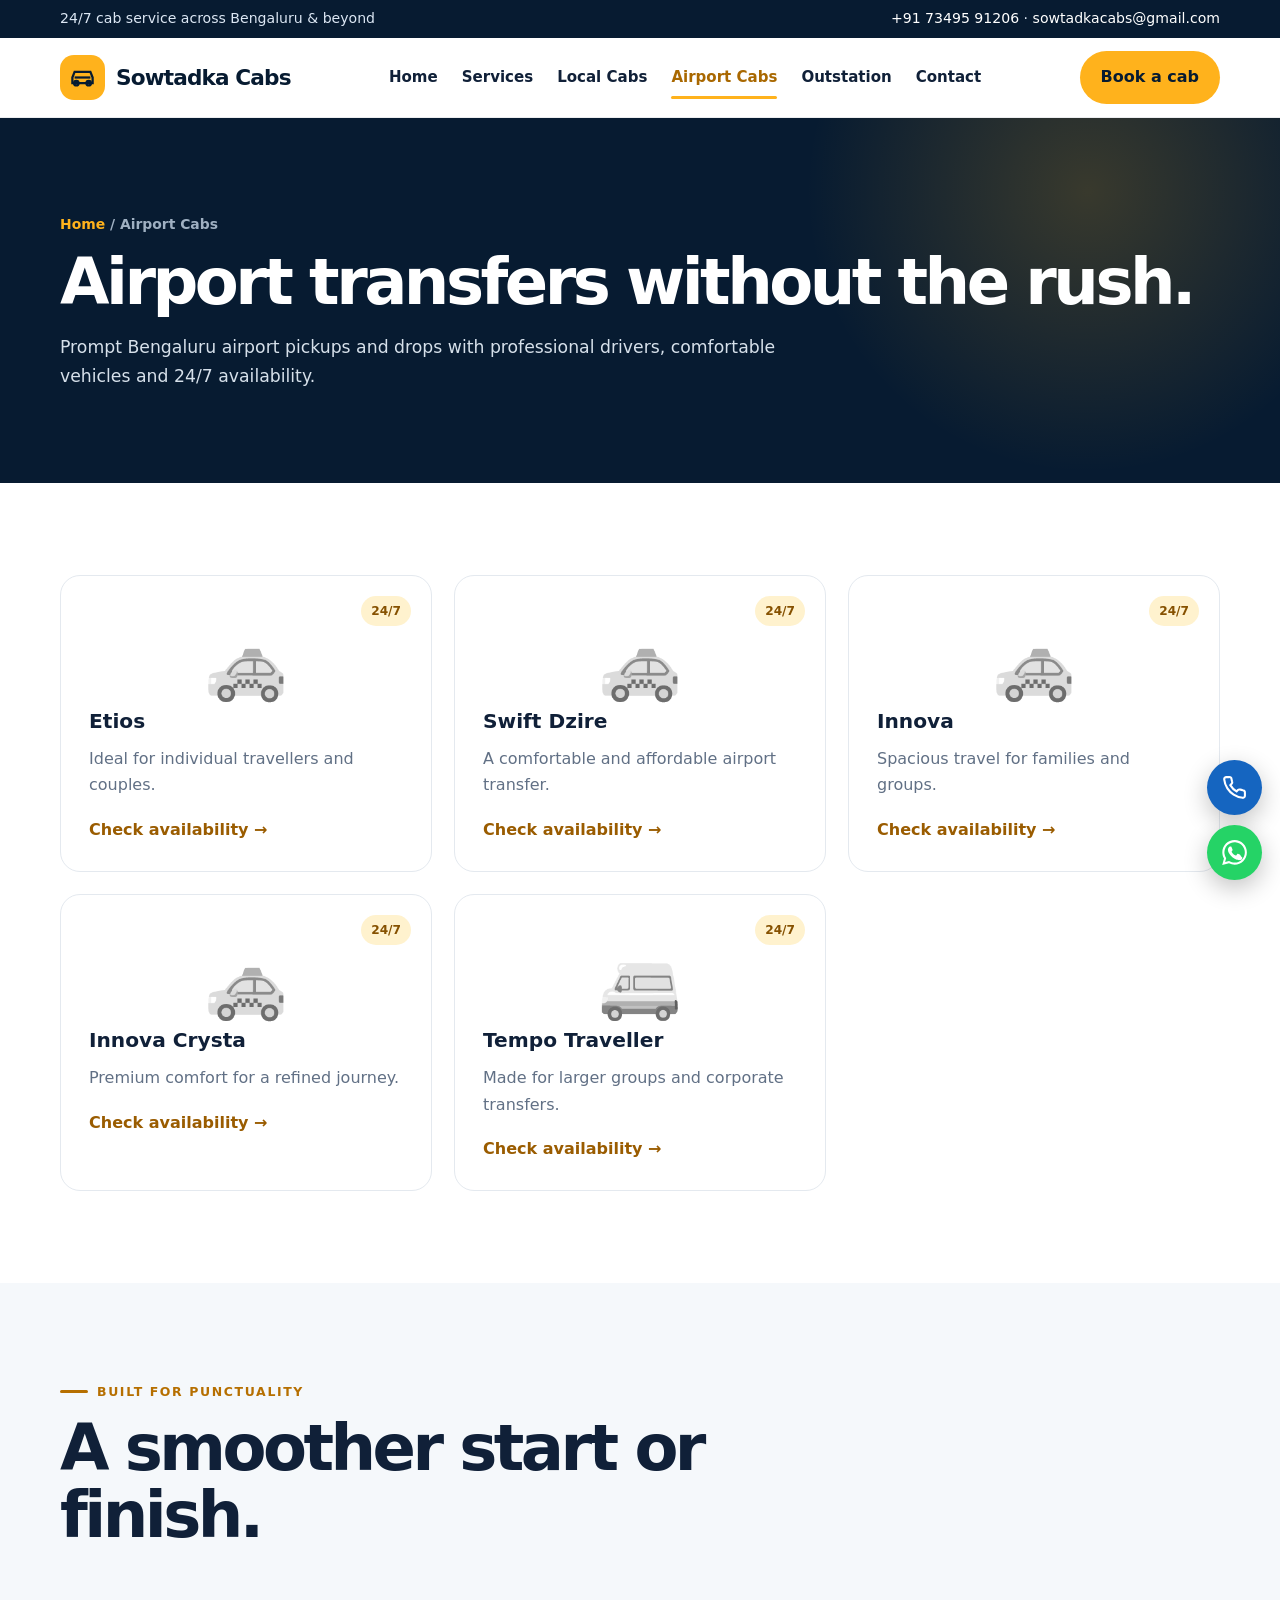
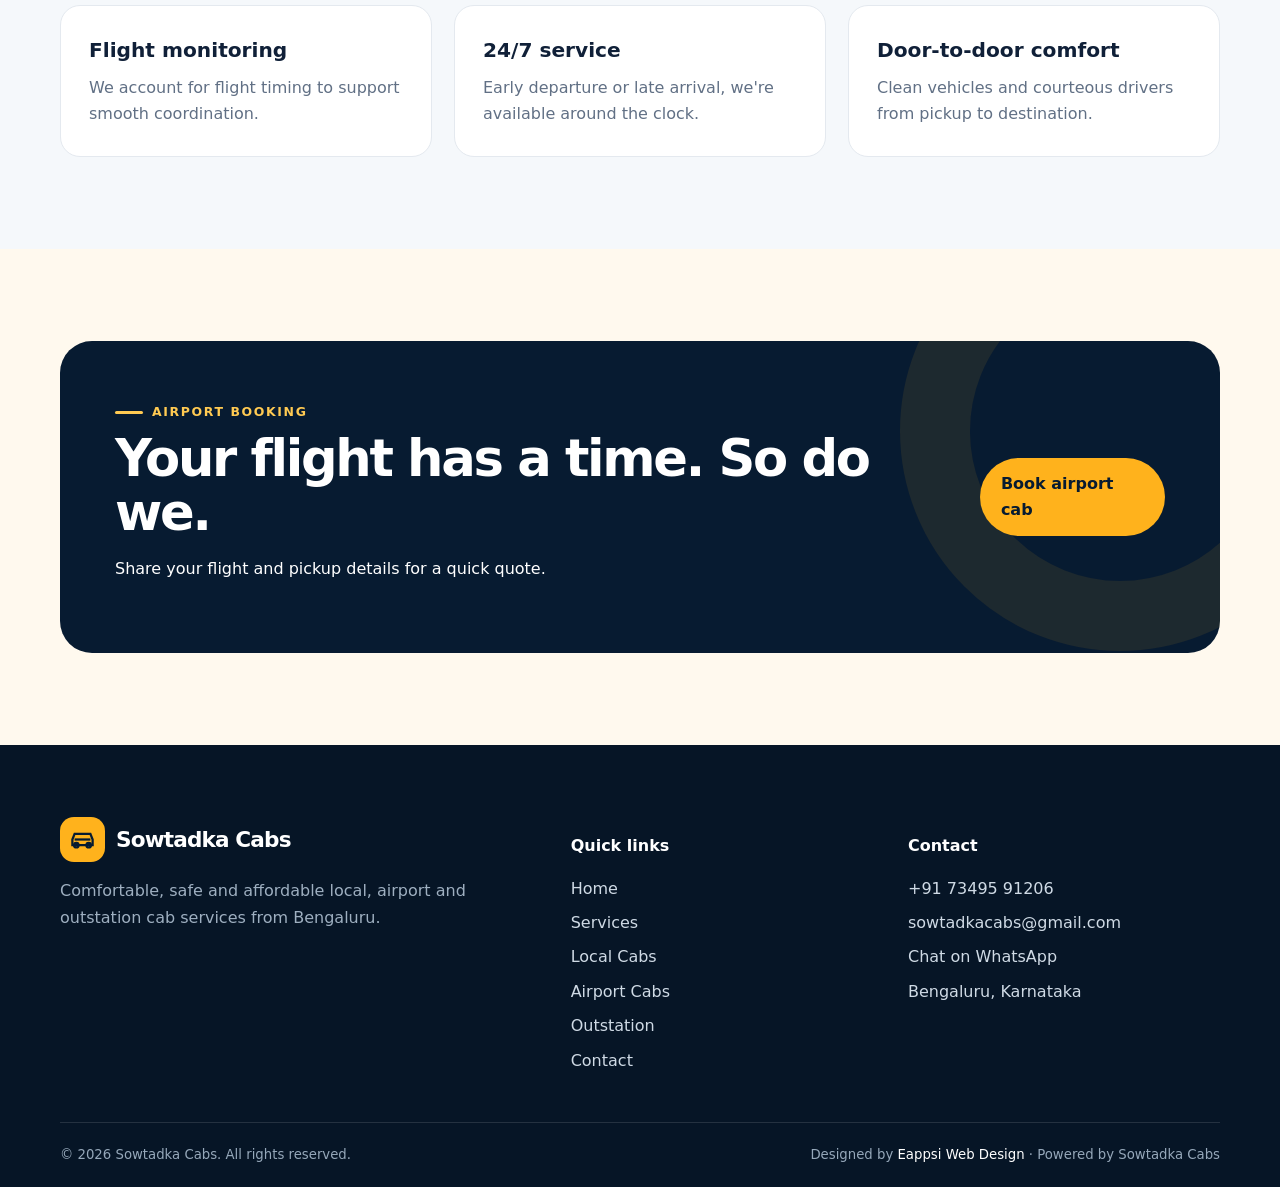
==== airport-cabs.html @ 0ed4c295 "first commit" ====
<!doctype html><html lang="en"><head><meta charset="utf-8"><meta name="viewport" content="width=device-width,initial-scale=1"><title>Bangalore Airport Taxi | Sowtadka Cabs</title><meta name="description" content="Book 24/7 Bangalore airport pickup and drop cabs with Sowtadka Cabs. Timely transfers, flight monitoring, clean vehicles and professional drivers."><link rel="stylesheet" href="assets/style.css"></head><body><header data-header></header><main><section class="page-hero"><div class="container"><div class="breadcrumbs"><a href="index.html">Home</a> / Airport Cabs</div><h1>Airport transfers without the rush.</h1><p>Prompt Bengaluru airport pickups and drops with professional drivers, comfortable vehicles and 24/7 availability.</p></div></section><section class="section"><div class="container"><div class="grid grid-3 reveal" id="vehicles"></div></div></section><section class="section section-soft"><div class="container"><div class="section-head"><div><span class="eyebrow">Built for punctuality</span><h2>A smoother start or finish.</h2></div></div><div class="grid grid-3"><article class="card"><h3>Flight monitoring</h3><p>We account for flight timing to support smooth coordination.</p></article><article class="card"><h3>24/7 service</h3><p>Early departure or late arrival, we're available around the clock.</p></article><article class="card"><h3>Door-to-door comfort</h3><p>Clean vehicles and courteous drivers from pickup to destination.</p></article></div></div></section><section class="section section-cream"><div class="container"><div class="dark-cta"><div><span class="eyebrow">Airport booking</span><h2>Your flight has a time. So do we.</h2><p>Share your flight and pickup details for a quick quote.</p></div><a class="btn" href="contact.html#booking">Book airport cab</a></div></div></section></main><div data-footer></div><script src="assets/app.js"></script><script>const v=[['Etios','Ideal for individual travellers and couples.'],['Swift Dzire','A comfortable and affordable airport transfer.'],['Innova','Spacious travel for families and groups.'],['Innova Crysta','Premium comfort for a refined journey.'],['Tempo Traveller','Made for larger groups and corporate transfers.']];document.querySelector('#vehicles').innerHTML=v.map(([n,d],i)=>`<article class="card vehicle-card"><span class="vehicle-tag">24/7</span><div class="vehicle-art">${i===4?'🚐':'🚕'}</div><h3>${n}</h3><p>${d}</p><a class="text-link" href="contact.html#booking">Check availability →</a></article>`).join('')</script></body></html>
---- assets/style.css ----
:root{--ink:#102038;--muted:#617085;--navy:#071b31;--blue:#0c3158;--amber:#ffb21c;--amber2:#ffca52;--cream:#fff9ee;--line:#e4e9ef;--white:#fff;--green:#1faa59;--shadow:0 16px 45px rgba(7,27,49,.12);--radius:20px}*{box-sizing:border-box}html{scroll-behavior:smooth}body{margin:0;font-family:Inter,ui-sans-serif,system-ui,-apple-system,BlinkMacSystemFont,"Segoe UI",sans-serif;color:var(--ink);line-height:1.65;background:#fff}img{max-width:100%;display:block}a{color:inherit;text-decoration:none}button,input,select,textarea{font:inherit}.container{width:min(1160px,calc(100% - 40px));margin:auto}.topbar{background:var(--navy);color:#dce7f4;font-size:.88rem}.topbar .container{display:flex;justify-content:space-between;align-items:center;min-height:38px}.topbar a{color:#fff}.navbar{position:sticky;top:0;z-index:50;background:rgba(255,255,255,.96);backdrop-filter:blur(16px);border-bottom:1px solid rgba(16,32,56,.08)}.nav-inner{min-height:78px;display:flex;align-items:center;justify-content:space-between;gap:28px}.brand{display:flex;align-items:center;gap:11px;font-weight:900;font-size:1.35rem;letter-spacing:-.04em;color:var(--navy)}.brand-mark{width:45px;height:45px;border-radius:14px;background:var(--amber);display:grid;place-items:center;color:var(--navy)}.brand-mark svg{width:27px}.nav-links{display:flex;align-items:center;gap:24px;font-weight:700;font-size:.94rem}.nav-links a{padding:27px 0;position:relative}.nav-links a:hover,.nav-links a.active{color:#a96800}.nav-links a.active:after{content:"";position:absolute;left:0;right:0;bottom:18px;height:3px;border-radius:3px;background:var(--amber)}.btn,.btn:visited{display:inline-flex;align-items:center;justify-content:center;gap:9px;border:0;border-radius:999px;padding:13px 21px;font-weight:800;cursor:pointer;transition:.2s;background:var(--amber);color:var(--navy)}.btn:hover{transform:translateY(-2px);box-shadow:0 8px 20px rgba(255,178,28,.28)}.btn-dark{background:var(--navy);color:#fff}.btn-outline{background:transparent;border:1.5px solid rgba(255,255,255,.58);color:#fff}.menu-btn{display:none;background:none;border:0;padding:8px;color:var(--navy)}.hero{min-height:680px;display:grid;align-items:center;background:linear-gradient(90deg,rgba(4,17,30,.94) 0%,rgba(4,17,30,.8) 36%,rgba(4,17,30,.15) 70%),url('images/bangalore-taxi-hero.jpg') center/cover;color:#fff;position:relative}.hero-content{max-width:650px;padding:90px 0}.eyebrow{display:inline-flex;align-items:center;gap:9px;text-transform:uppercase;letter-spacing:.13em;font-weight:850;font-size:.78rem;color:#b66f00}.hero .eyebrow,.dark-cta .eyebrow{color:var(--amber2)}.eyebrow:before{content:"";width:28px;height:3px;background:currentColor;border-radius:3px}.hero h1{font-size:clamp(3.1rem,7vw,6rem);line-height:.95;letter-spacing:-.065em;margin:20px 0}.hero p{font-size:1.12rem;color:#e2e9f1;max-width:590px}.hero-actions,.actions{display:flex;flex-wrap:wrap;gap:12px;margin-top:30px}.trust-row{display:flex;gap:25px;flex-wrap:wrap;margin-top:42px;color:#f1f5f8;font-weight:700;font-size:.9rem}.trust-row span:before{content:"✓";color:var(--amber);margin-right:8px}.section{padding:92px 0}.section-soft{background:#f5f8fb}.section-cream{background:var(--cream)}.section-head{display:flex;justify-content:space-between;align-items:end;gap:30px;margin-bottom:42px}.section-head>div{max-width:680px}.section-head h2,.page-hero h1{font-size:clamp(2.2rem,5vw,4rem);letter-spacing:-.055em;line-height:1.05;margin:13px 0}.section-head p{color:var(--muted);margin:0}.grid{display:grid;gap:22px}.grid-3{grid-template-columns:repeat(3,1fr)}.grid-4{grid-template-columns:repeat(4,1fr)}.card{background:#fff;border:1px solid var(--line);border-radius:var(--radius);padding:28px;transition:.2s}.card:hover{transform:translateY(-5px);box-shadow:var(--shadow);border-color:transparent}.icon{width:52px;height:52px;border-radius:15px;background:#fff3d5;color:#ad6900;display:grid;place-items:center;font-size:1.5rem;margin-bottom:18px}.card h3{margin:0 0 8px;font-size:1.26rem}.card p{color:var(--muted);margin:0}.text-link{display:inline-flex;margin-top:18px;color:#9a5c00;font-weight:800}.destination{min-height:260px;display:flex;flex-direction:column;justify-content:end;color:#fff;position:relative;overflow:hidden;background:linear-gradient(155deg,#0d355c,#071b31);border:0}.destination:before{content:"";position:absolute;width:170px;height:170px;border-radius:50%;right:-45px;top:-50px;background:rgba(255,178,28,.22)}.destination>*{position:relative}.destination .place-no{color:var(--amber);font-size:.8rem;font-weight:900;letter-spacing:.12em}.destination p{color:#d9e2ec}.dark-cta{background:var(--navy);color:#fff;border-radius:32px;padding:55px;display:flex;align-items:center;justify-content:space-between;gap:40px;overflow:hidden;position:relative}.dark-cta:after{content:"";position:absolute;width:300px;height:300px;border:70px solid rgba(255,178,28,.09);border-radius:50%;right:-120px;top:-130px}.dark-cta>div,.dark-cta>a{position:relative;z-index:1}.dark-cta h2{font-size:clamp(2rem,4vw,3.4rem);line-height:1.05;letter-spacing:-.045em;margin:10px 0}.page-hero{padding:95px 0 75px;background:radial-gradient(circle at 85% 20%,rgba(255,178,28,.2),transparent 25%),var(--navy);color:#fff}.page-hero p{max-width:720px;color:#d6e0ea;font-size:1.08rem}.breadcrumbs{color:#9fb0c2;font-size:.87rem;font-weight:700}.breadcrumbs a{color:var(--amber)}.service-wide{display:grid;grid-template-columns:90px 1fr auto;align-items:center;gap:25px}.service-wide .icon{margin:0;width:72px;height:72px;font-size:2rem}.feature-list{list-style:none;padding:0;margin:18px 0 0;display:flex;gap:8px;flex-wrap:wrap}.feature-list li{font-size:.82rem;background:#eef3f8;border-radius:999px;padding:6px 11px;font-weight:700;color:#43536a}.vehicle-card{position:relative;padding-top:34px}.vehicle-tag{position:absolute;right:20px;top:20px;background:#fff2ce;color:#865100;padding:5px 10px;border-radius:999px;font-size:.76rem;font-weight:900}.vehicle-art{height:95px;display:grid;place-items:center;font-size:4.2rem;filter:grayscale(1);opacity:.78}.specs{list-style:none;padding:0;margin:18px 0 0;border-top:1px solid var(--line)}.specs li{display:flex;gap:8px;padding:9px 0;border-bottom:1px solid var(--line);font-size:.9rem;color:var(--muted)}.specs li:before{content:"✓";color:#14904a;font-weight:900}.contact-grid{display:grid;grid-template-columns:.85fr 1.15fr;gap:28px}.contact-panel{background:var(--navy);color:#fff;border-radius:var(--radius);padding:38px}.contact-panel p{color:#bdcbd9}.contact-item{display:flex;gap:14px;margin-top:26px}.contact-item b{display:block}.contact-item span{color:#bdcbd9}.booking-form{padding:38px;box-shadow:var(--shadow)}.form-grid{display:grid;grid-template-columns:1fr 1fr;gap:18px}.field{display:flex;flex-direction:column;gap:7px}.field-full{grid-column:1/-1}.field label{font-weight:800;font-size:.87rem}.field input,.field select,.field textarea{width:100%;border:1px solid #ccd6e0;border-radius:12px;padding:13px 14px;color:var(--ink);background:#fff}.field input:focus,.field select:focus,.field textarea:focus{outline:3px solid rgba(255,178,28,.24);border-color:#d98b00}.field textarea{min-height:105px;resize:vertical}.form-note{font-size:.82rem;color:var(--muted);margin:12px 0 0}.form-status{font-size:.86rem;font-weight:700;color:#16824a;min-height:20px}.site-footer{background:#061526;color:#cfdae5;padding:72px 0 0}.footer-grid{display:grid;grid-template-columns:1.3fr .8fr .9fr;gap:60px}.site-footer .brand{color:#fff}.site-footer h3{color:#fff;font-size:1rem}.site-footer p{color:#9eafc0}.footer-links{display:grid;gap:8px}.footer-links a:hover{color:var(--amber)}.footer-bottom{border-top:1px solid rgba(255,255,255,.12);margin-top:48px;padding:21px 0;display:flex;justify-content:space-between;gap:20px;font-size:.83rem;color:#96a8ba}.footer-bottom a{color:#fff}.floating{position:fixed;right:18px;bottom:20px;z-index:60;display:grid;gap:10px}.float-btn{width:55px;height:55px;border-radius:50%;display:grid;place-items:center;color:#fff;box-shadow:0 8px 25px rgba(0,0,0,.24);transition:.2s}.float-btn:hover{transform:scale(1.08)}.float-call{background:#1565c0}.float-wa{background:#25d366}.float-btn svg{width:25px}.mobile-contact{display:none}.reveal{opacity:0;transform:translateY(20px);transition:.6s}.reveal.visible{opacity:1;transform:none}
@media(max-width:900px){.topbar{display:none}.nav-inner{min-height:68px}.menu-btn{display:block}.nav-links{display:none;position:absolute;left:0;right:0;top:68px;background:#fff;padding:15px 20px 25px;box-shadow:0 18px 30px rgba(7,27,49,.12);flex-direction:column;align-items:stretch;gap:0}.nav-links.open{display:flex}.nav-links a{padding:12px 0}.nav-links a.active:after{display:none}.nav-cta{display:none}.grid-3,.grid-4{grid-template-columns:repeat(2,1fr)}.contact-grid{grid-template-columns:1fr}.service-wide{grid-template-columns:70px 1fr}.service-wide>.btn{grid-column:2}.footer-grid{grid-template-columns:1fr 1fr}.footer-grid>div:first-child{grid-column:1/-1}}
@media(max-width:620px){.container{width:min(100% - 28px,1160px)}.hero{min-height:650px;background:linear-gradient(90deg,rgba(4,17,30,.92),rgba(4,17,30,.62)),url('images/bangalore-taxi-hero.jpg') 62% center/cover}.hero-content{padding:75px 0 100px}.hero h1{font-size:3.55rem}.hero p{font-size:1rem}.hero-actions .btn{flex:1}.trust-row{gap:10px 18px}.section{padding:68px 0}.section-head{display:block}.section-head>.btn{margin-top:20px}.grid-3,.grid-4{grid-template-columns:1fr}.dark-cta{padding:38px 26px;display:block}.dark-cta>a{margin-top:20px}.page-hero{padding:70px 0 55px}.service-wide{grid-template-columns:1fr}.service-wide>.btn{grid-column:auto}.form-grid{grid-template-columns:1fr}.field-full{grid-column:auto}.booking-form,.contact-panel{padding:26px}.footer-grid{grid-template-columns:1fr;gap:32px}.footer-grid>div:first-child{grid-column:auto}.footer-bottom{padding-bottom:90px;flex-direction:column}.floating{display:none}.mobile-contact{display:grid;grid-template-columns:1fr 1fr;position:fixed;bottom:0;left:0;right:0;z-index:70;background:#fff;padding:9px 10px;box-shadow:0 -5px 20px rgba(7,27,49,.16);gap:8px}.mobile-contact a{display:flex;align-items:center;justify-content:center;padding:11px;border-radius:10px;color:#fff;font-weight:850}.mobile-contact .call{background:#1565c0}.mobile-contact .wa{background:#1faa59}}
@media(prefers-reduced-motion:reduce){html{scroll-behavior:auto}.reveal{opacity:1;transform:none;transition:none}}
.hero-layout{display:grid;grid-template-columns:minmax(0,1.25fr) minmax(330px,.75fr);align-items:center;gap:58px}.hero-layout .hero-content{max-width:none;padding:72px 0}.hero-layout .hero-content h1{font-size:clamp(3rem,5.8vw,5.3rem)}.hero-form{background:rgba(255,255,255,.97);color:var(--ink);padding:30px;border-radius:24px;box-shadow:0 24px 60px rgba(0,0,0,.28);backdrop-filter:blur(12px)}.hero-form .eyebrow{color:#a46100}.hero-form h2{font-size:1.7rem;line-height:1.1;letter-spacing:-.035em;margin:9px 0 22px}.hero-form-grid{display:grid;grid-template-columns:1fr 1fr;gap:13px}.hero-form .field{gap:5px}.hero-form .field label{font-size:.78rem}.hero-form .field input,.hero-form .field select{padding:10px 11px;border-radius:10px}.hero-form .btn{width:100%;margin-top:3px}.hero-form .form-status{font-size:.78rem;margin-top:5px}
@media(max-width:980px){.hero-layout{grid-template-columns:1fr;gap:0;padding-top:58px;padding-bottom:75px}.hero-layout .hero-content{padding:30px 0 42px}.hero-form{max-width:650px;width:100%}.hero{min-height:auto}}
@media(max-width:620px){.hero-layout{padding-top:35px;padding-bottom:105px}.hero-layout .hero-content{padding:28px 0 34px}.hero-layout .hero-content h1{font-size:3.25rem}.hero-form{padding:24px 20px}.hero-form-grid{grid-template-columns:1fr}.hero-form .field-full{grid-column:auto}.hero-form h2{font-size:1.5rem}.hero-form .field input,.hero-form .field select{padding:12px}.hero-form .form-status{min-height:0}}
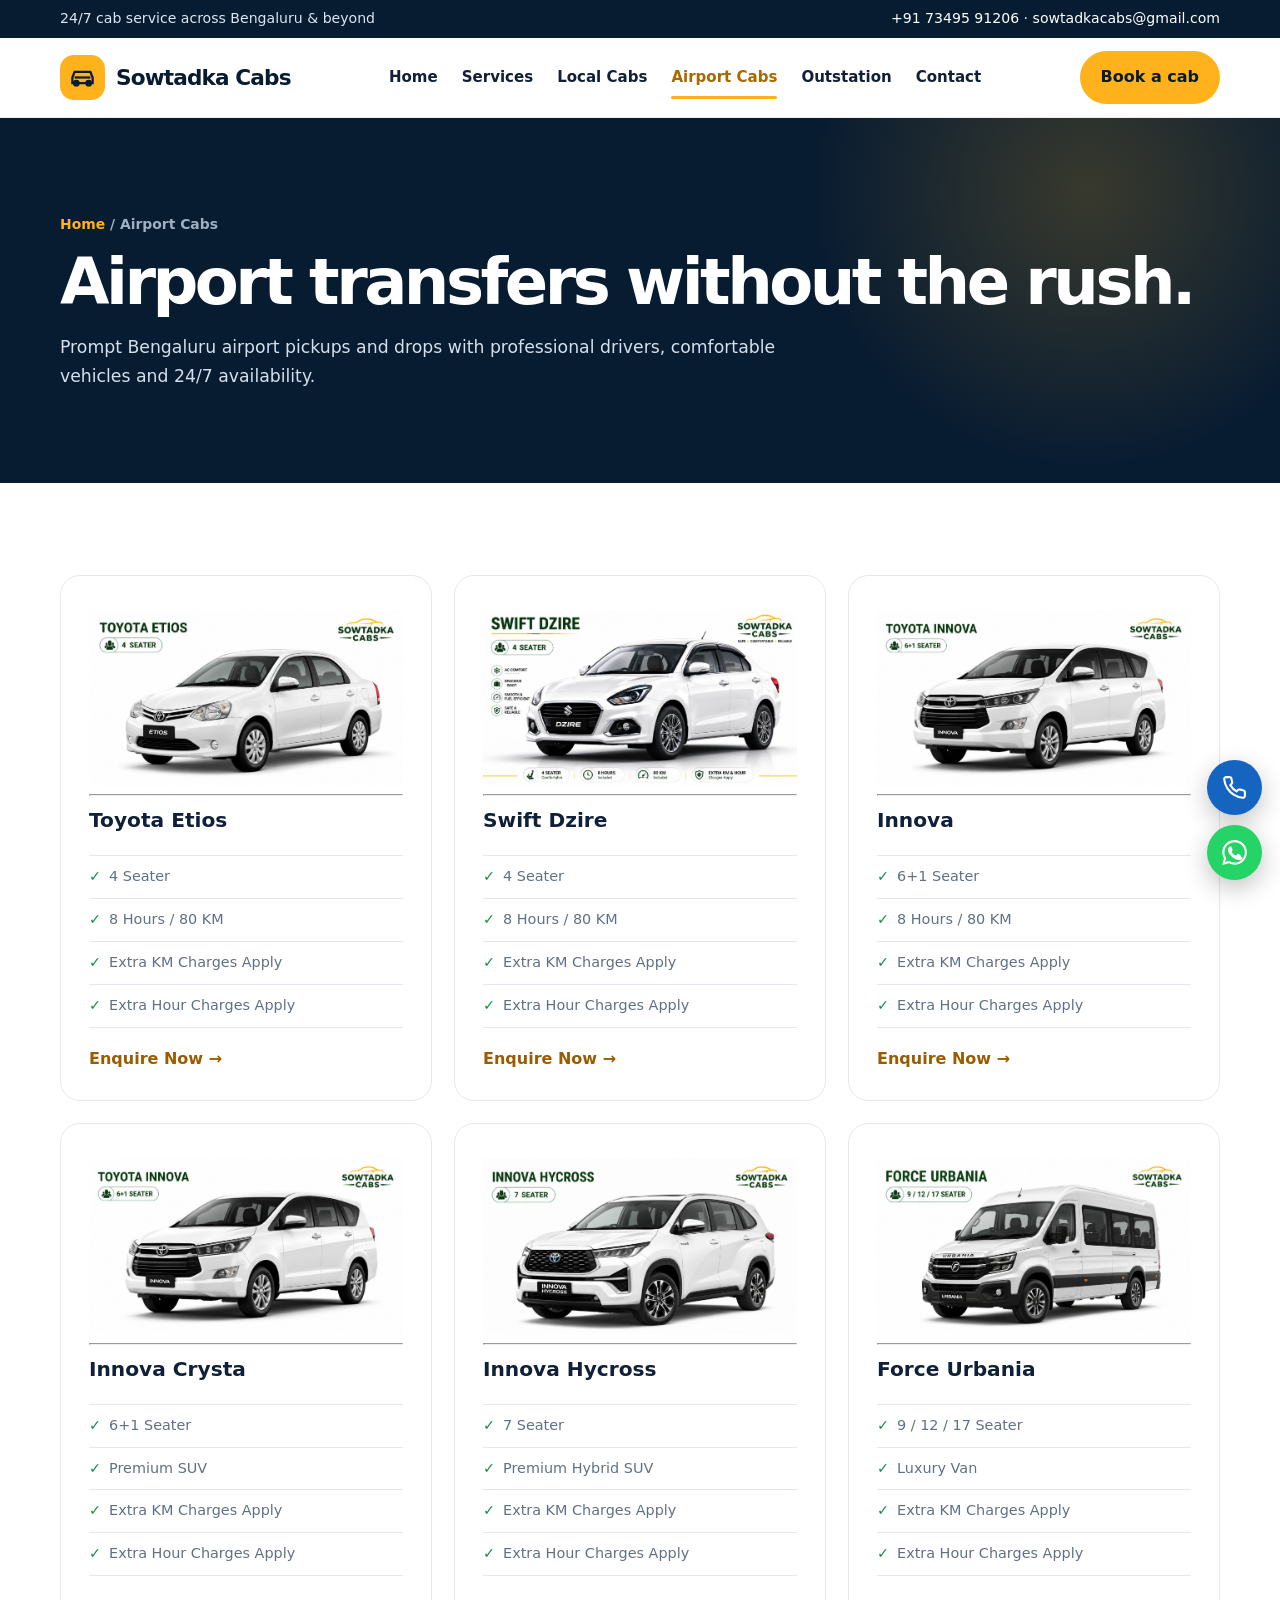
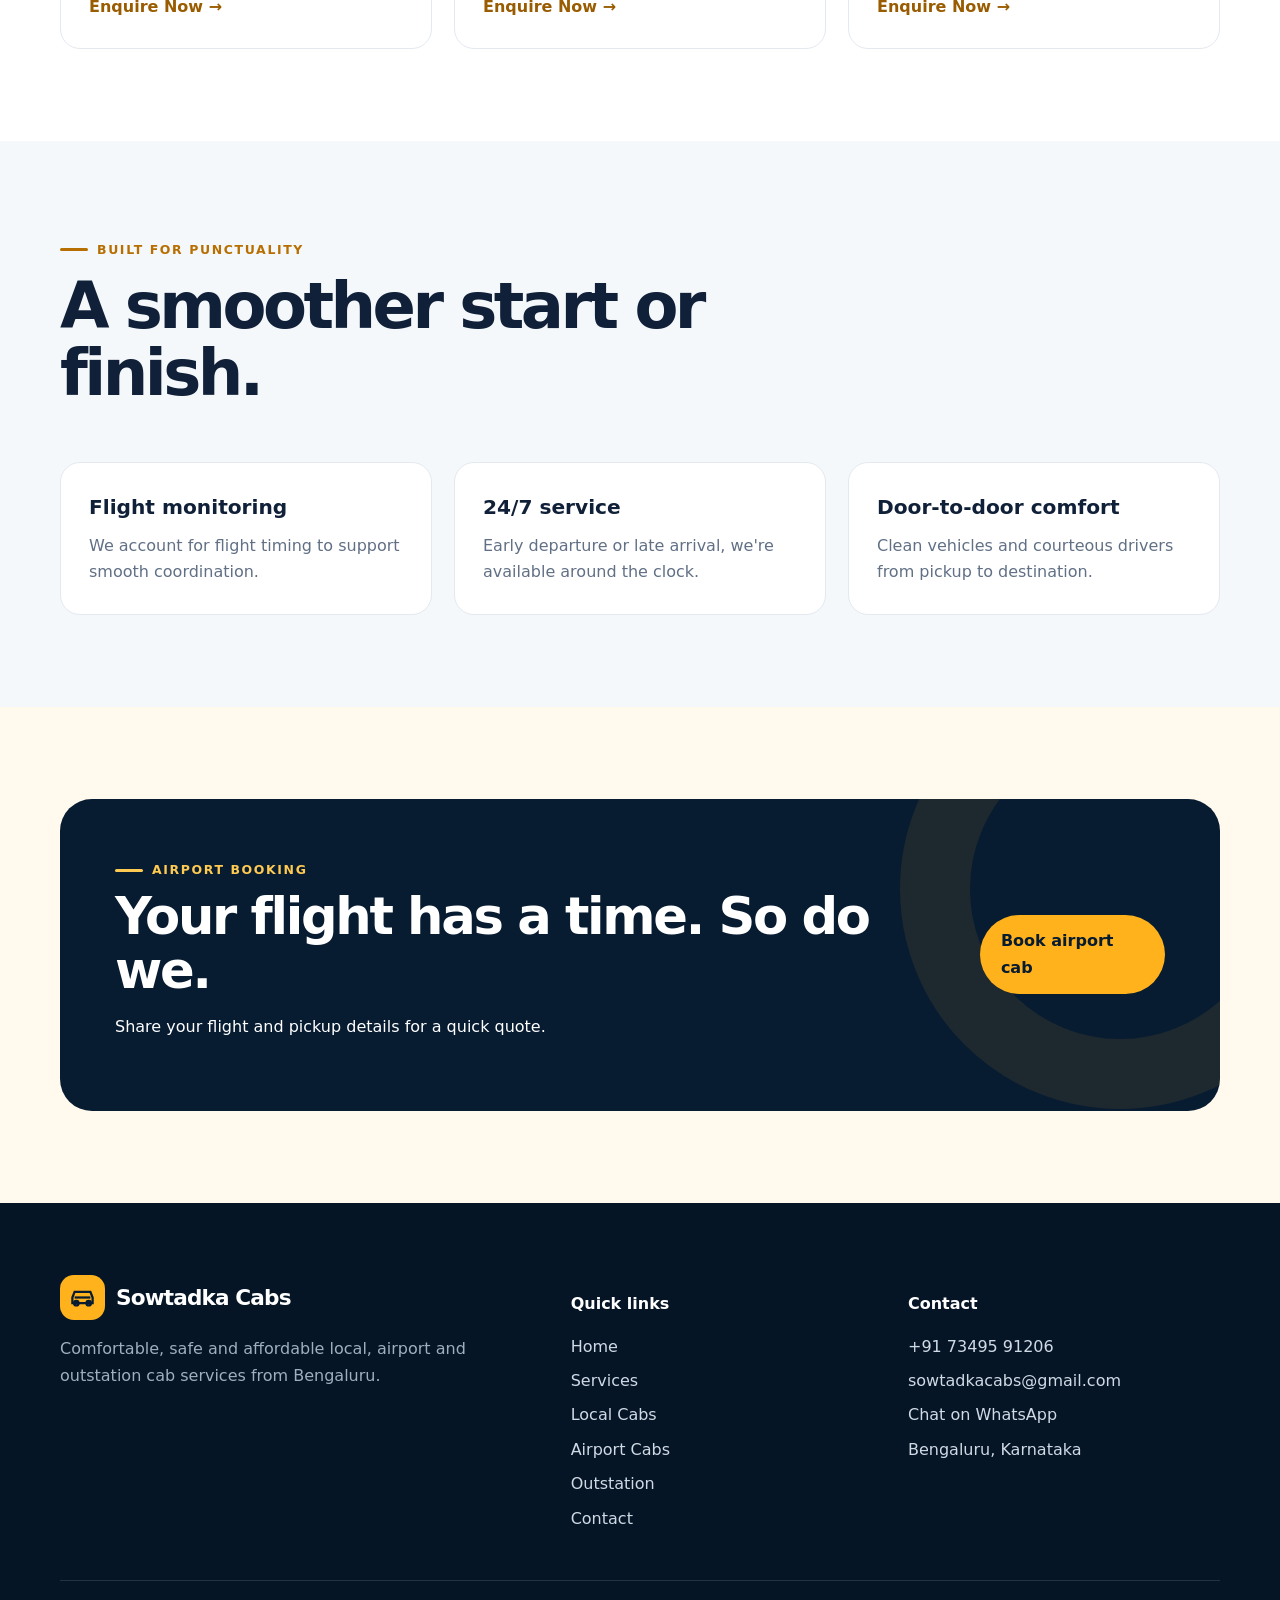
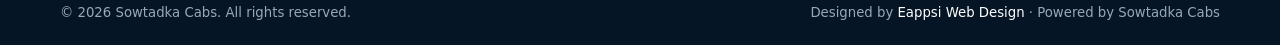
==== commit 9da9d0ad: "images added" ====
--- a/airport-cabs.html
+++ b/airport-cabs.html
@@ -1 +1,129 @@
-<!doctype html><html lang="en"><head><meta charset="utf-8"><meta name="viewport" content="width=device-width,initial-scale=1"><title>Bangalore Airport Taxi | Sowtadka Cabs</title><meta name="description" content="Book 24/7 Bangalore airport pickup and drop cabs with Sowtadka Cabs. Timely transfers, flight monitoring, clean vehicles and professional drivers."><link rel="stylesheet" href="assets/style.css"></head><body><header data-header></header><main><section class="page-hero"><div class="container"><div class="breadcrumbs"><a href="index.html">Home</a> / Airport Cabs</div><h1>Airport transfers without the rush.</h1><p>Prompt Bengaluru airport pickups and drops with professional drivers, comfortable vehicles and 24/7 availability.</p></div></section><section class="section"><div class="container"><div class="grid grid-3 reveal" id="vehicles"></div></div></section><section class="section section-soft"><div class="container"><div class="section-head"><div><span class="eyebrow">Built for punctuality</span><h2>A smoother start or finish.</h2></div></div><div class="grid grid-3"><article class="card"><h3>Flight monitoring</h3><p>We account for flight timing to support smooth coordination.</p></article><article class="card"><h3>24/7 service</h3><p>Early departure or late arrival, we're available around the clock.</p></article><article class="card"><h3>Door-to-door comfort</h3><p>Clean vehicles and courteous drivers from pickup to destination.</p></article></div></div></section><section class="section section-cream"><div class="container"><div class="dark-cta"><div><span class="eyebrow">Airport booking</span><h2>Your flight has a time. So do we.</h2><p>Share your flight and pickup details for a quick quote.</p></div><a class="btn" href="contact.html#booking">Book airport cab</a></div></div></section></main><div data-footer></div><script src="assets/app.js"></script><script>const v=[['Etios','Ideal for individual travellers and couples.'],['Swift Dzire','A comfortable and affordable airport transfer.'],['Innova','Spacious travel for families and groups.'],['Innova Crysta','Premium comfort for a refined journey.'],['Tempo Traveller','Made for larger groups and corporate transfers.']];document.querySelector('#vehicles').innerHTML=v.map(([n,d],i)=>`<article class="card vehicle-card"><span class="vehicle-tag">24/7</span><div class="vehicle-art">${i===4?'🚐':'🚕'}</div><h3>${n}</h3><p>${d}</p><a class="text-link" href="contact.html#booking">Check availability →</a></article>`).join('')</script></body></html>
+<!doctype html><html lang="en"><head><meta charset="utf-8"><meta name="viewport" content="width=device-width,initial-scale=1"><title>Bangalore Airport Taxi | Sowtadka Cabs</title><meta name="description" content="Book 24/7 Bangalore airport pickup and drop cabs with Sowtadka Cabs. Timely transfers, flight monitoring, clean vehicles and professional drivers."><link rel="stylesheet" href="assets/style.css"></head><body><header data-header></header><main><section class="page-hero"><div class="container"><div class="breadcrumbs"><a href="index.html">Home</a> / Airport Cabs</div><h1>Airport transfers without the rush.</h1><p>Prompt Bengaluru airport pickups and drops with professional drivers, comfortable vehicles and 24/7 availability.</p></div></section><section class="section"><div class="container">
+  
+  
+  
+  
+  <div class="grid grid-3 reveal">
+
+    <article class="card vehicle-card">
+   <div class="vehicle-image">
+    <img src="assets/images/vehicles/etios.jpg" alt="Toyota Etios Taxi"><hr>
+</div>
+
+        <h3>Toyota Etios</h3>
+
+        <ul class="specs">
+            <li>4 Seater</li>
+            <li>8 Hours / 80 KM</li>
+            <li>Extra KM Charges Apply</li>
+            <li>Extra Hour Charges Apply</li>
+        </ul>
+
+        <a class="text-link" href="contact.html#booking">
+            Enquire Now →
+        </a>
+    </article>
+
+    <article class="card vehicle-card">
+         <div class="vehicle-image">
+    <img src="assets/images/vehicles/swiftdzire.jpg" alt="Swift Dzire Taxi"><hr>
+</div>
+
+        <h3>Swift Dzire</h3>
+
+        <ul class="specs">
+            <li>4 Seater</li>
+            <li>8 Hours / 80 KM</li>
+            <li>Extra KM Charges Apply</li>
+            <li>Extra Hour Charges Apply</li>
+        </ul>
+
+        <a class="text-link" href="contact.html#booking">
+            Enquire Now →
+        </a>
+    </article>
+
+    <article class="card vehicle-card">
+      <div class="vehicle-image">
+    <img src="assets/images/vehicles/innova.jpg" alt="Innova Taxi"><hr>
+</div>
+
+        <h3>Innova</h3>
+
+        <ul class="specs">
+            <li>6+1 Seater</li>
+            <li>8 Hours / 80 KM</li>
+            <li>Extra KM Charges Apply</li>
+            <li>Extra Hour Charges Apply</li>
+        </ul>
+
+        <a class="text-link" href="contact.html#booking">
+            Enquire Now →
+        </a>
+    </article>
+
+    <article class="card vehicle-card">
+      <div class="vehicle-image">
+    <img src="assets/images/vehicles/innova.jpg" alt="Innova Taxi"><hr>
+</div>
+
+        <h3>Innova Crysta</h3>
+
+        <ul class="specs">
+            <li>6+1 Seater</li>
+            <li>Premium SUV</li>
+            <li>Extra KM Charges Apply</li>
+            <li>Extra Hour Charges Apply</li>
+        </ul>
+
+        <a class="text-link" href="contact.html#booking">
+            Enquire Now →
+        </a>
+    </article>
+
+    <article class="card vehicle-card">
+        <div class="vehicle-image">
+    <img src="assets/images/vehicles/hycross.jpg" alt="Innova Hycross Taxi"><hr>
+</div>
+
+        <h3>Innova Hycross</h3>
+
+        <ul class="specs">
+            <li>7 Seater</li>
+            <li>Premium Hybrid SUV</li>
+            <li>Extra KM Charges Apply</li>
+            <li>Extra Hour Charges Apply</li>
+        </ul>
+
+        <a class="text-link" href="contact.html#booking">
+            Enquire Now →
+        </a>
+    </article>
+
+    <article class="card vehicle-card">
+        <div class="vehicle-image">
+    <img src="assets/images/vehicles/urbania.jpg" alt="Force Urbania Taxi"><hr>
+</div>
+
+        <h3>Force Urbania</h3>
+
+        <ul class="specs">
+            <li>9 / 12 / 17 Seater</li>
+            <li>Luxury Van</li>
+            <li>Extra KM Charges Apply</li>
+            <li>Extra Hour Charges Apply</li>
+        </ul>
+
+        <a class="text-link" href="contact.html#booking">
+            Enquire Now →
+        </a>
+    </article>
+
+</div>
+
+
+
+
+
+
+</div></section><section class="section section-soft"><div class="container"><div class="section-head"><div><span class="eyebrow">Built for punctuality</span><h2>A smoother start or finish.</h2></div></div><div class="grid grid-3"><article class="card"><h3>Flight monitoring</h3><p>We account for flight timing to support smooth coordination.</p></article><article class="card"><h3>24/7 service</h3><p>Early departure or late arrival, we're available around the clock.</p></article><article class="card"><h3>Door-to-door comfort</h3><p>Clean vehicles and courteous drivers from pickup to destination.</p></article></div></div></section><section class="section section-cream"><div class="container"><div class="dark-cta"><div><span class="eyebrow">Airport booking</span><h2>Your flight has a time. So do we.</h2><p>Share your flight and pickup details for a quick quote.</p></div><a class="btn" href="contact.html#booking">Book airport cab</a></div></div></section></main><div data-footer></div><script src="assets/app.js"></script><script>const v=[['Etios','Ideal for individual travellers and couples.'],['Swift Dzire','A comfortable and affordable airport transfer.'],['Innova','Spacious travel for families and groups.'],['Innova Crysta','Premium comfort for a refined journey.'],['Tempo Traveller','Made for larger groups and corporate transfers.']];document.querySelector('#vehicles').innerHTML=v.map(([n,d],i)=>`<article class="card vehicle-card"><span class="vehicle-tag">24/7</span><div class="vehicle-art">${i===4?'🚐':'🚕'}</div><h3>${n}</h3><p>${d}</p><a class="text-link" href="contact.html#booking">Check availability →</a></article>`).join('')</script></body></html>
--- a/assets/style.css
+++ b/assets/style.css
@@ -5,3 +5,79 @@
 .hero-layout{display:grid;grid-template-columns:minmax(0,1.25fr) minmax(330px,.75fr);align-items:center;gap:58px}.hero-layout .hero-content{max-width:none;padding:72px 0}.hero-layout .hero-content h1{font-size:clamp(3rem,5.8vw,5.3rem)}.hero-form{background:rgba(255,255,255,.97);color:var(--ink);padding:30px;border-radius:24px;box-shadow:0 24px 60px rgba(0,0,0,.28);backdrop-filter:blur(12px)}.hero-form .eyebrow{color:#a46100}.hero-form h2{font-size:1.7rem;line-height:1.1;letter-spacing:-.035em;margin:9px 0 22px}.hero-form-grid{display:grid;grid-template-columns:1fr 1fr;gap:13px}.hero-form .field{gap:5px}.hero-form .field label{font-size:.78rem}.hero-form .field input,.hero-form .field select{padding:10px 11px;border-radius:10px}.hero-form .btn{width:100%;margin-top:3px}.hero-form .form-status{font-size:.78rem;margin-top:5px}
 @media(max-width:980px){.hero-layout{grid-template-columns:1fr;gap:0;padding-top:58px;padding-bottom:75px}.hero-layout .hero-content{padding:30px 0 42px}.hero-form{max-width:650px;width:100%}.hero{min-height:auto}}
 @media(max-width:620px){.hero-layout{padding-top:35px;padding-bottom:105px}.hero-layout .hero-content{padding:28px 0 34px}.hero-layout .hero-content h1{font-size:3.25rem}.hero-form{padding:24px 20px}.hero-form-grid{grid-template-columns:1fr}.hero-form .field-full{grid-column:auto}.hero-form h2{font-size:1.5rem}.hero-form .field input,.hero-form .field select{padding:12px}.hero-form .form-status{min-height:0}}
+.vehicle-gallery-section{background:#fff}.vehicle-gallery{display:grid;grid-template-columns:repeat(4,1fr);grid-auto-rows:220px;gap:16px}.gallery-item{margin:0;border-radius:18px;overflow:hidden;background:#eef3f8;box-shadow:0 12px 35px rgba(7,27,49,.1);position:relative}.gallery-item:after{content:"";position:absolute;inset:0;border:1px solid rgba(255,255,255,.38);border-radius:inherit;pointer-events:none}.gallery-item img{width:100%;height:100%;object-fit:cover;transition:transform .35s ease}.gallery-item:hover img{transform:scale(1.04)}.gallery-item-large{grid-column:span 2;grid-row:span 2}.gallery-item-tall{grid-row:span 2}@media(max-width:900px){.vehicle-gallery{grid-template-columns:repeat(2,1fr);grid-auto-rows:210px}.gallery-item-large{grid-column:span 2}.gallery-item-tall{grid-row:span 1}}@media(max-width:620px){.vehicle-gallery{grid-template-columns:1fr;grid-auto-rows:260px}.gallery-item,.gallery-item-large,.gallery-item-tall{grid-column:auto;grid-row:auto}.vehicle-gallery .gallery-item:first-child{height:300px}}
+
+
+.destination-grid{
+    display:grid;
+    grid-template-columns:repeat(auto-fit,minmax(320px,1fr));
+    gap:28px;
+}
+
+.destination-card{
+    background:#fff;
+    border-radius:22px;
+    overflow:hidden;
+    border:1px solid var(--line);
+    transition:.3s;
+    box-shadow:0 10px 30px rgba(7,27,49,.08);
+}
+
+.destination-card:hover{
+    transform:translateY(-8px);
+    box-shadow:0 22px 45px rgba(7,27,49,.16);
+}
+
+.destination-card img{
+    width:100%;
+    height:240px;
+    object-fit:cover;
+}
+
+.destination-content{
+    padding:24px;
+}
+
+.destination-content span{
+    display:inline-block;
+    font-size:.78rem;
+    font-weight:800;
+    color:#b16c00;
+    text-transform:uppercase;
+    letter-spacing:.12em;
+    margin-bottom:10px;
+}
+
+.destination-content h3{
+    margin:0 0 12px;
+    font-size:1.8rem;
+    color:var(--navy);
+}
+
+.destination-content p{
+    color:var(--muted);
+    margin-bottom:20px;
+    line-height:1.7;
+}
+
+.destination-content a{
+    display:inline-flex;
+    font-weight:800;
+    color:#a96800;
+}
+
+.destination-content a:hover{
+    color:var(--navy);
+}
+
+@media(max-width:620px){
+
+.destination-grid{
+    grid-template-columns:1fr;
+}
+
+.destination-card img{
+    height:220px;
+}
+
+}
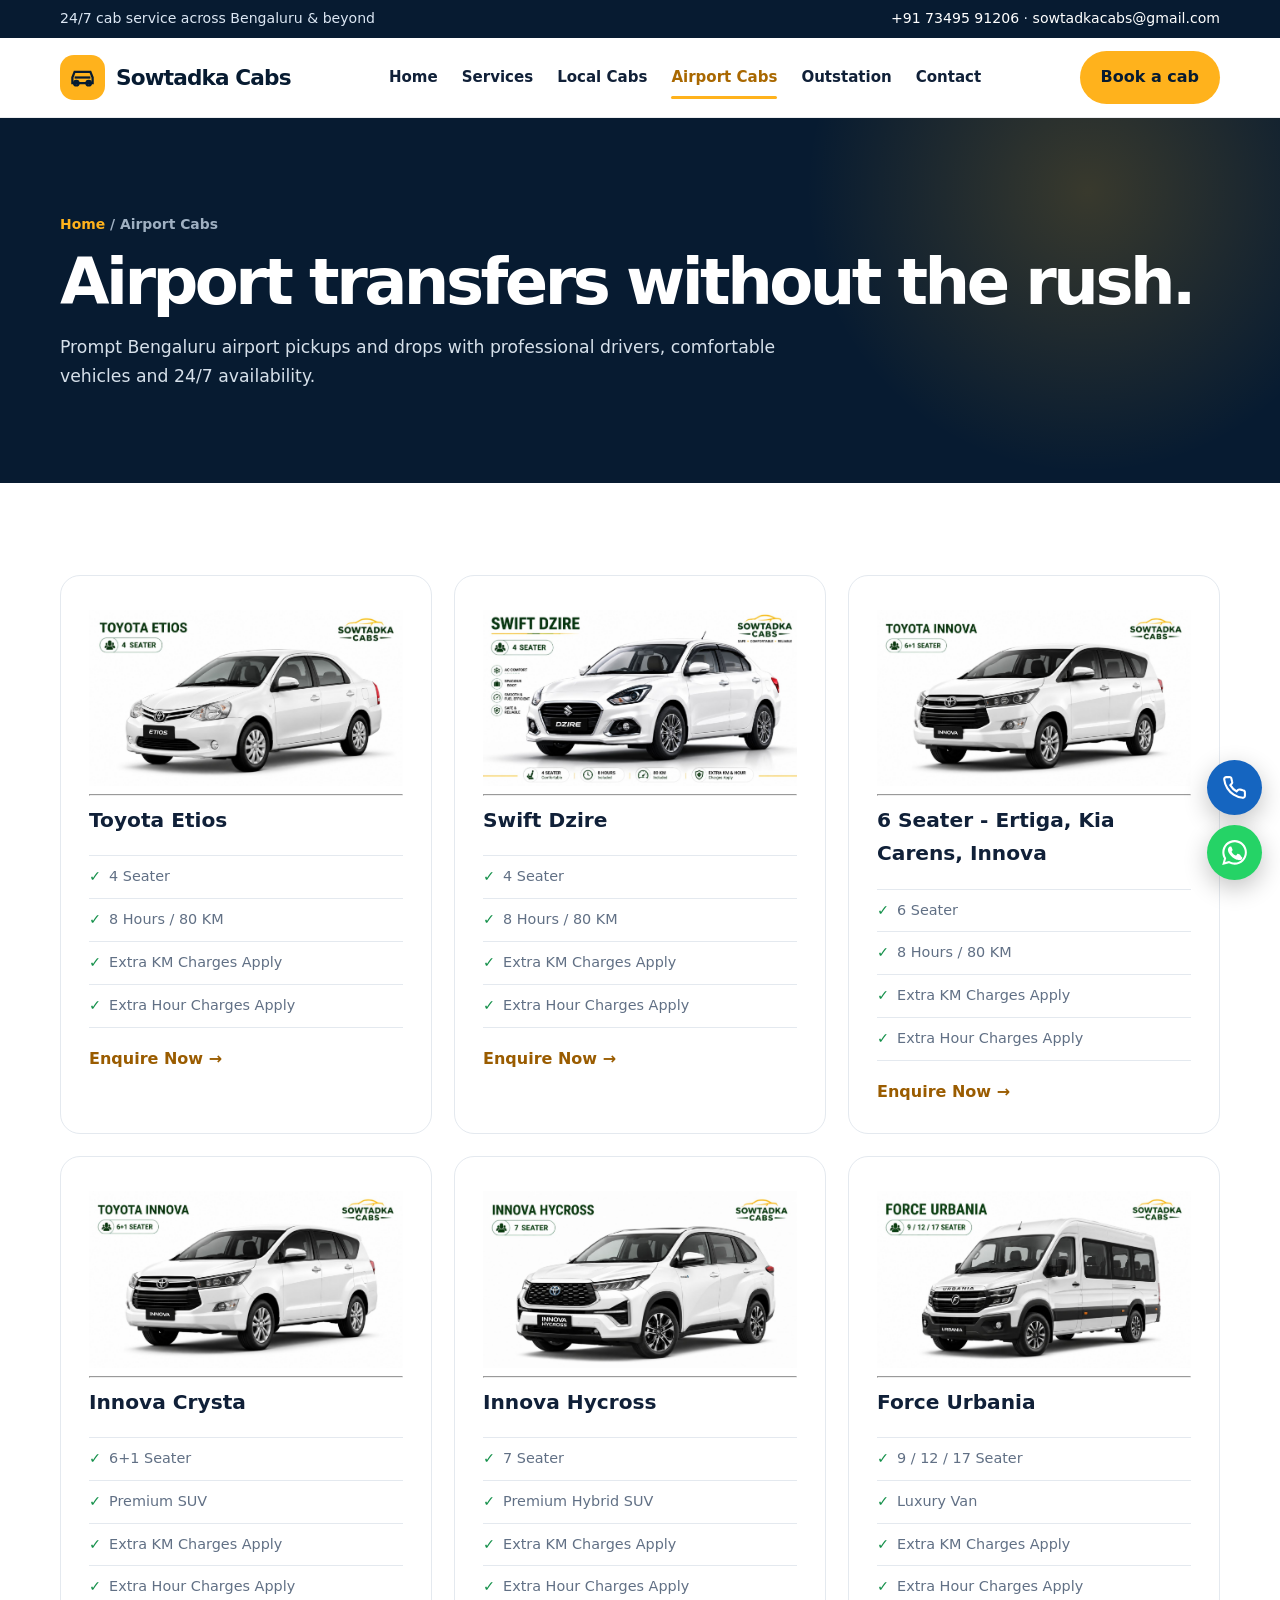
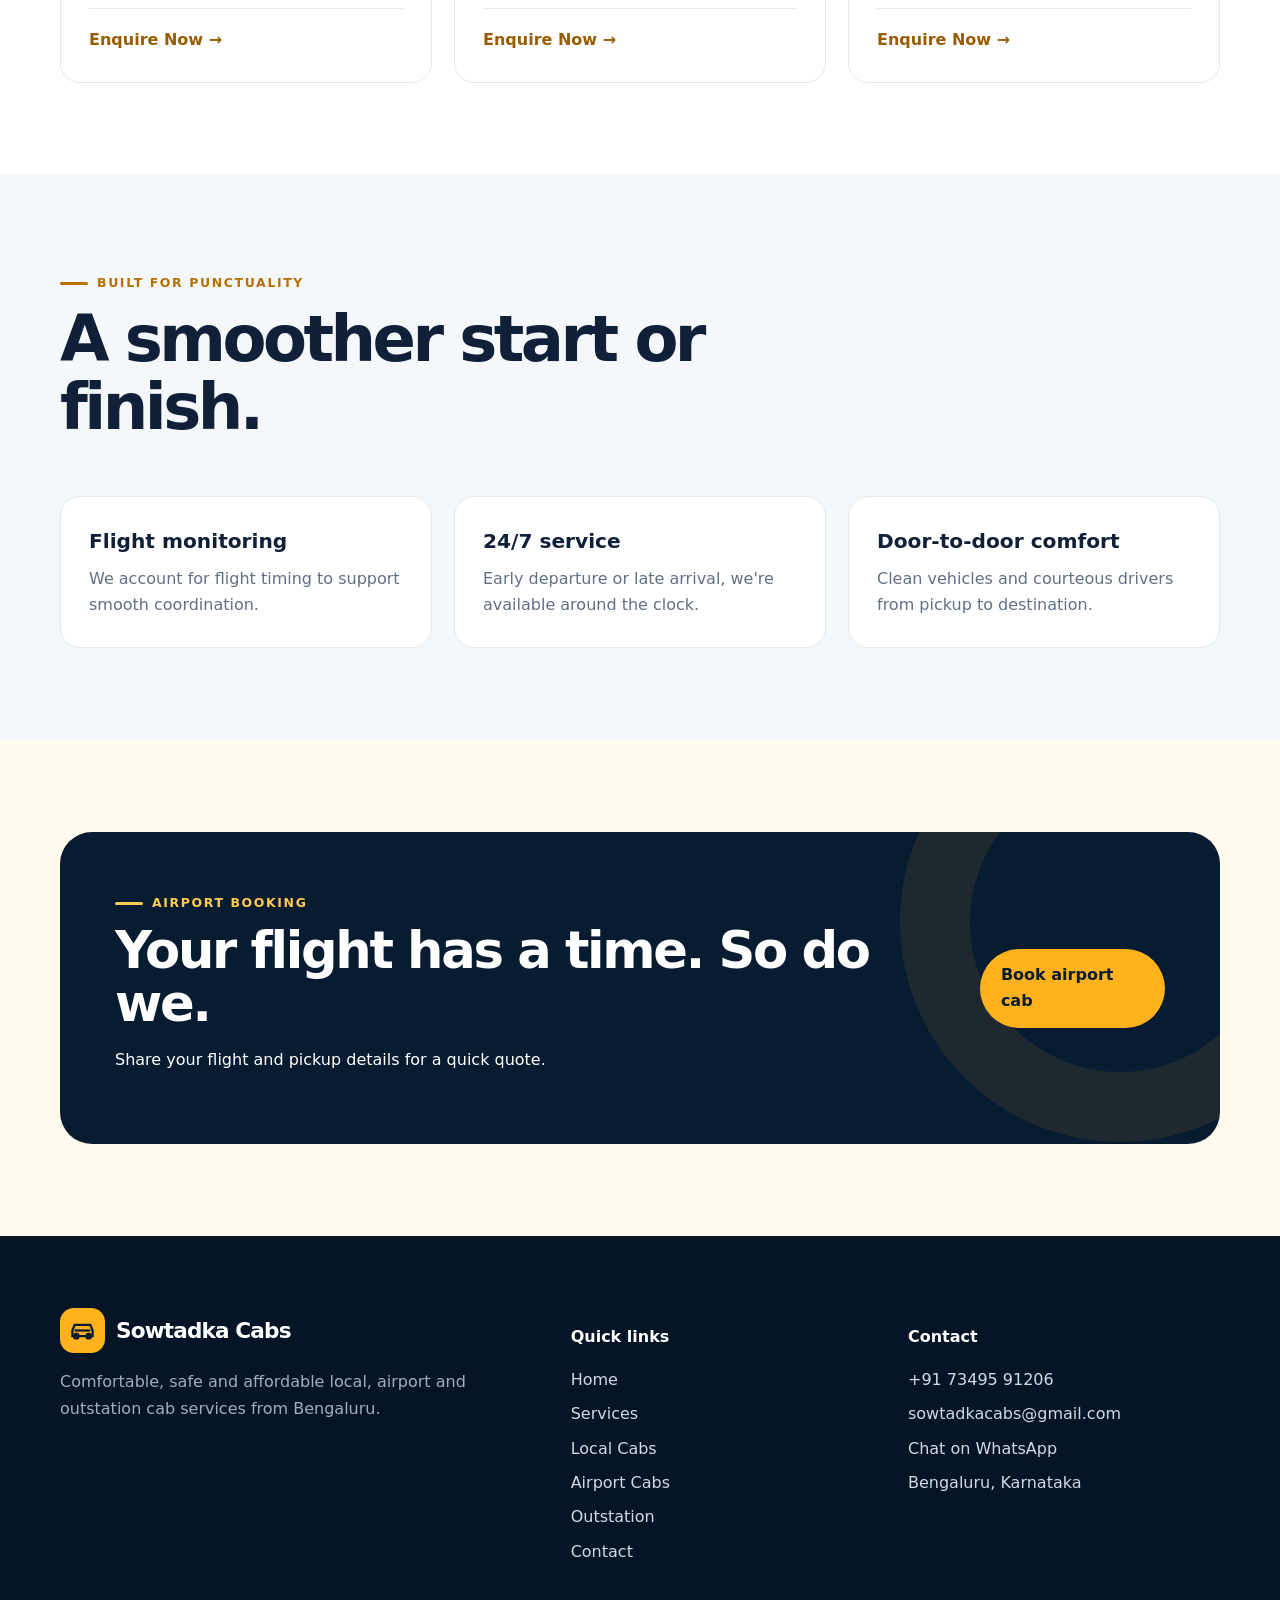
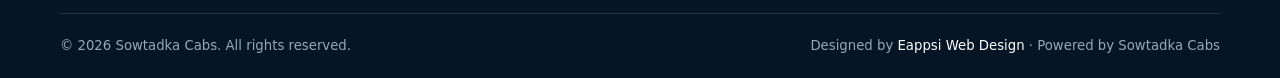
==== commit 96b54245: "few details" ====
--- a/airport-cabs.html
+++ b/airport-cabs.html
@@ -19,9 +19,8 @@
             <li>Extra Hour Charges Apply</li>
         </ul>
 
-        <a class="text-link" href="contact.html#booking">
-            Enquire Now →
-        </a>
+        <a class="text-link" href="wa.me/917349591206?text=Hello%2C%20I%20would%20like%20to%20enquire%20about%20booking%20a%20Toyota%20Etios%20for%20airport%20cabs.%20Please%20provide%20me%20with%20the%20details.">Enquire Now →</a>
+            
     </article>
 
     <article class="card vehicle-card">
@@ -38,7 +37,7 @@
             <li>Extra Hour Charges Apply</li>
         </ul>
 
-        <a class="text-link" href="contact.html#booking">
+        <a class="text-link" href="wa.me/917349591206?text=Hello%2C%20I%20would%20like%20to%20enquire%20about%20booking%20a%20Swift%20Dzire%20for%20airport%20cabs.%20Please%20provide%20me%20with%20the%20details.">
             Enquire Now →
         </a>
     </article>
@@ -48,16 +47,15 @@
     <img src="assets/images/vehicles/innova.jpg" alt="Innova Taxi"><hr>
 </div>
 
-        <h3>Innova</h3>
-
+      <h3>6 Seater - Ertiga, Kia Carens, Innova</h3>
         <ul class="specs">
-            <li>6+1 Seater</li>
+            <li>6 Seater</li>
             <li>8 Hours / 80 KM</li>
             <li>Extra KM Charges Apply</li>
             <li>Extra Hour Charges Apply</li>
         </ul>
 
-        <a class="text-link" href="contact.html#booking">
+        <a class="text-link" href="wa.me/917349591206?text=Hello%2C%20I%20would%20like%20to%20enquire%20about%20booking%20an%20Innova%20for%20airport%20cabs.%20Please%20provide%20me%20with%20the%20details.">
             Enquire Now →
         </a>
     </article>
@@ -76,7 +74,7 @@
             <li>Extra Hour Charges Apply</li>
         </ul>
 
-        <a class="text-link" href="contact.html#booking">
+        <a class="text-link" href="wa.me/917349591206?text=Hello%2C%20I%20would%20like%20to%20enquire%20about%20booking%20an%20Innova%20Crysta%20for%20airport%20cabs.%20Please%20provide%20me%20with%20the%20details.">
             Enquire Now →
         </a>
     </article>
@@ -95,7 +93,7 @@
             <li>Extra Hour Charges Apply</li>
         </ul>
 
-        <a class="text-link" href="contact.html#booking">
+        <a class="text-link" href="wa.me/917349591206?text=Hello%2C%20I%20would%20like%20to%20enquire%20about%20booking%20an%20Innova%20Hycross%20for%20airport%20cabs.%20Please%20provide%20me%20with%20the%20details.">
             Enquire Now →
         </a>
     </article>
@@ -114,7 +112,7 @@
             <li>Extra Hour Charges Apply</li>
         </ul>
 
-        <a class="text-link" href="contact.html#booking">
+        <a class="text-link" href="wa.me/917349591206?text=Hello%2C%20I%20would%20like%20to%20enquire%20about%20booking%20a%20Force%20Urbania%20for%20airport%20cabs.%20Please%20provide%20me%20with%20the%20details.">
             Enquire Now →
         </a>
     </article>
